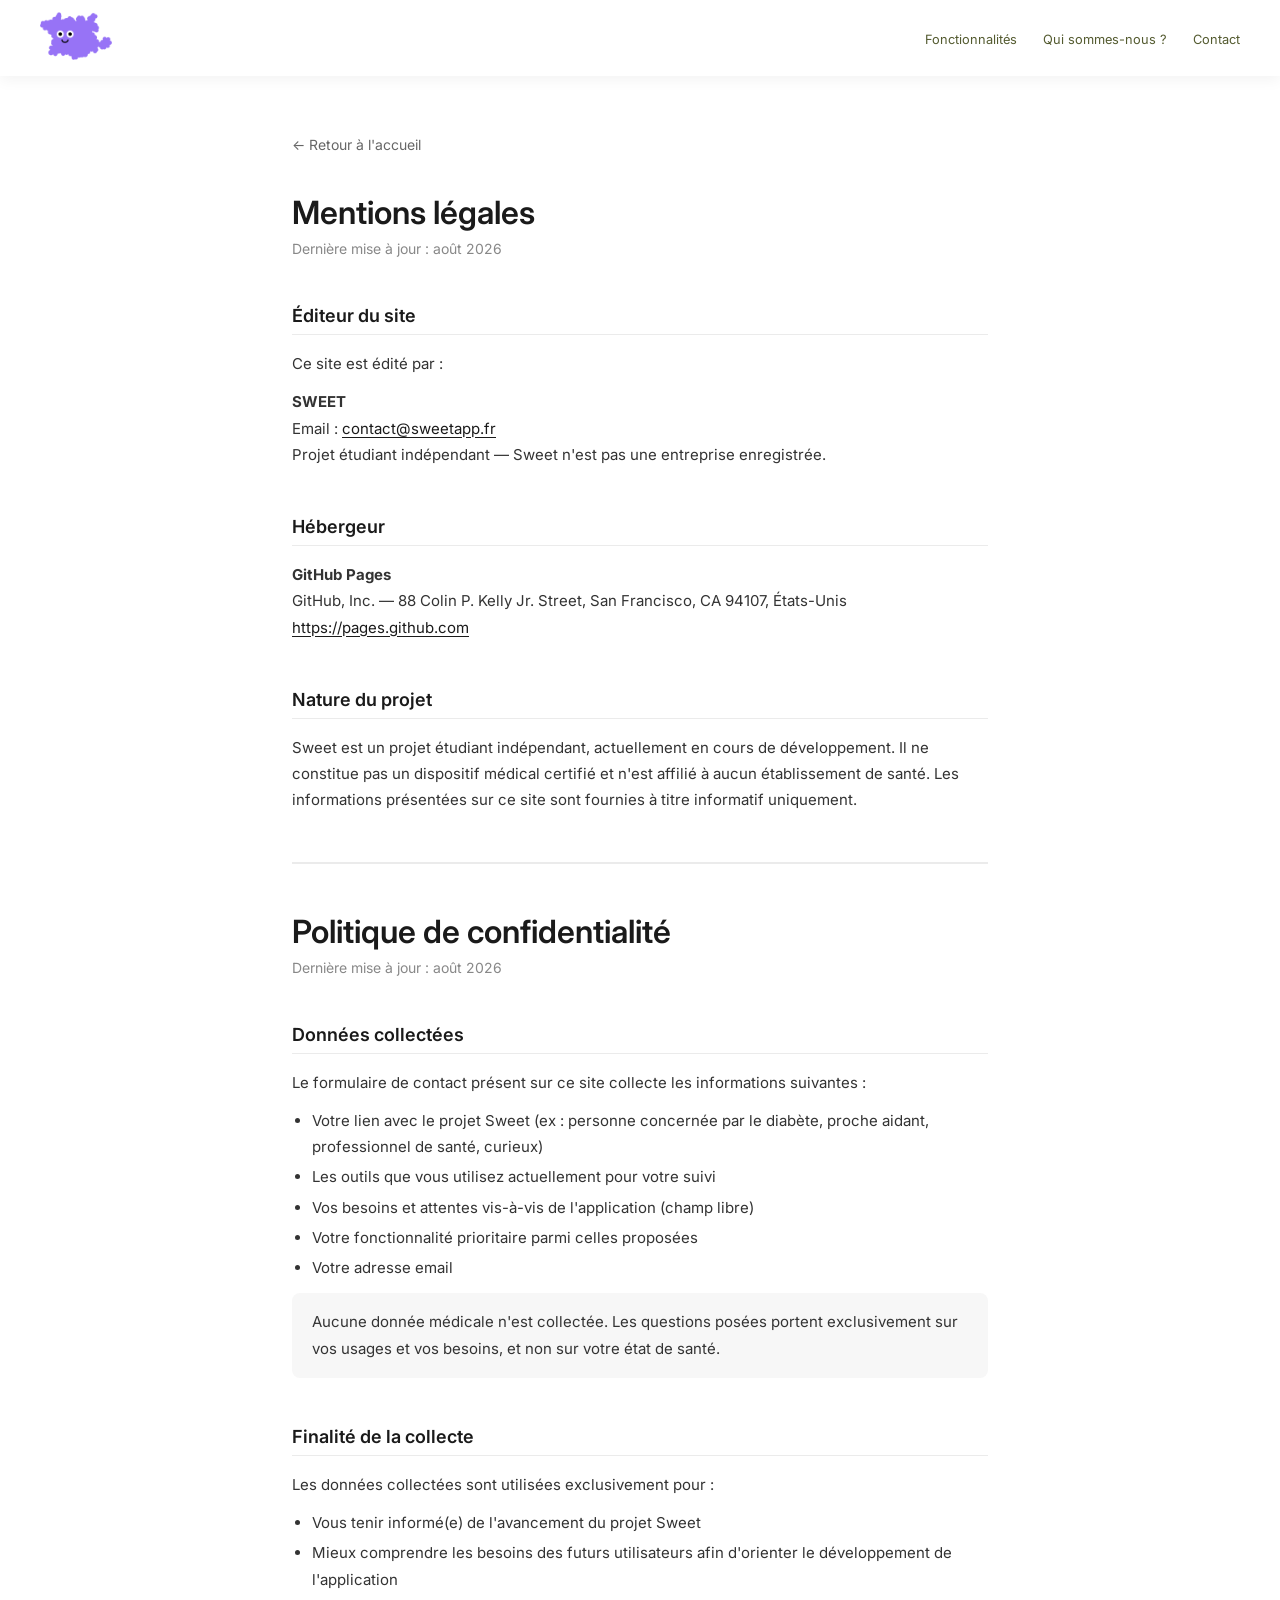
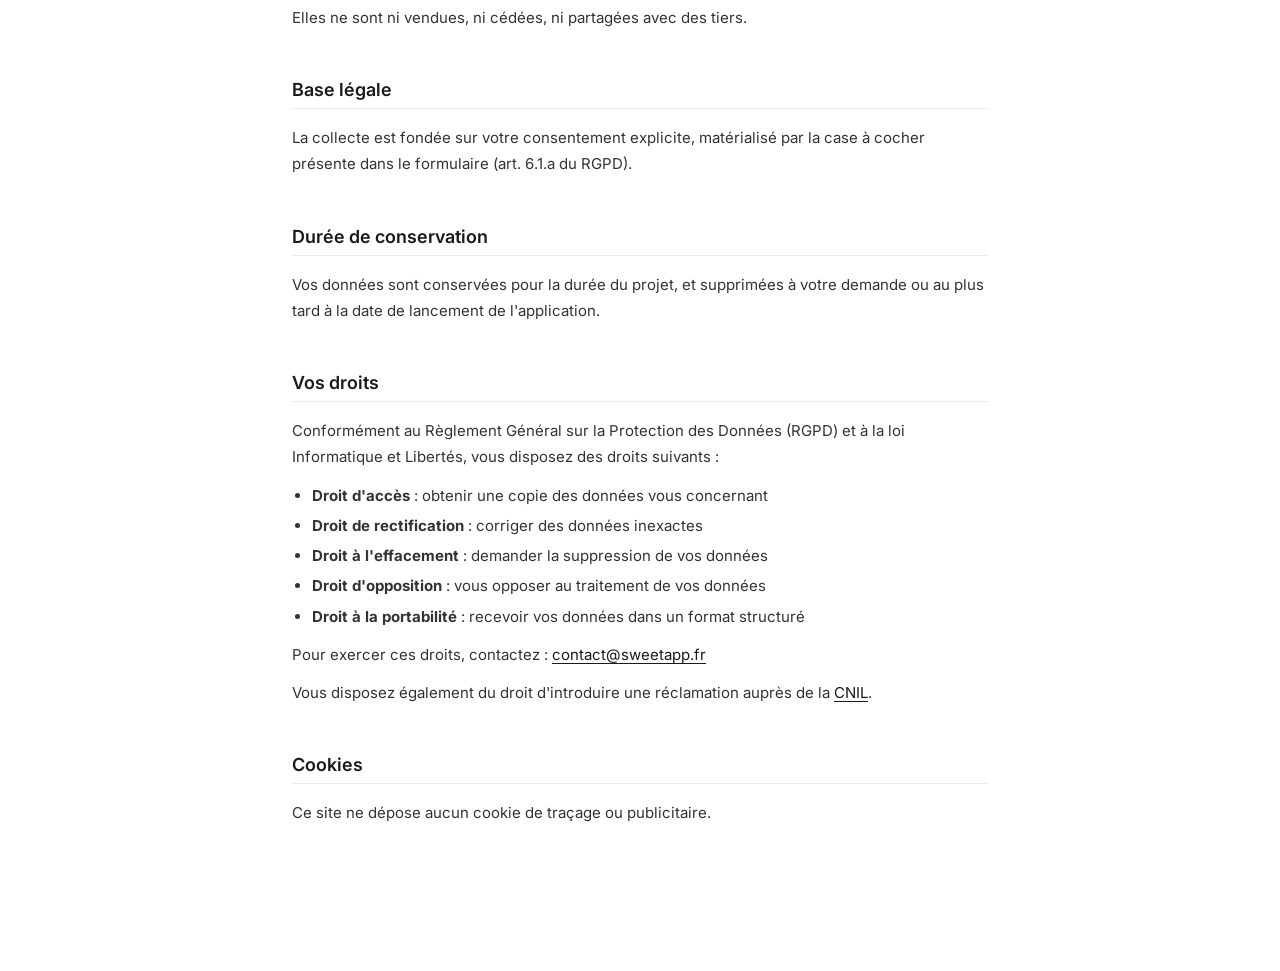
==== mentions-legales.html @ 51ba4d22 "✨ (mentions-legales.html): Ajout de la page Mentions légales avec structure HTML et styles intégrés" ====
<!DOCTYPE html>
<html lang="fr">
    <head>
        <meta charset="UTF-8" />
        <meta name="viewport" content="width=device-width, initial-scale=1.0" />
        <title>Mentions légales – Sweet</title>
        <link rel="icon" href="assets/DashboardIllustrationLogo.png" type="image/x-icon" />
        <link href="https://fonts.googleapis.com/css2?family=Inter:wght@300;400;500;600;700&display=swap" rel="stylesheet">
        <link rel="stylesheet" href="styles/header.css">
        <style>
            * {
                box-sizing: border-box;
                margin: 0;
                padding: 0;
            }

            body {
                font-family: 'Inter', sans-serif;
                color: #1a1a1a;
                background-color: #ffffff;
            }

            .legal {
                max-width: 760px;
                margin: 0 auto;
                margin-top: 70px;
                padding: 4rem 2rem 6rem;
            }

            .legal__back {
                display: inline-block;
                margin-bottom: 2.5rem;
                font-size: 0.875rem;
                color: #666;
                text-decoration: none;
            }

            .legal__back:hover {
                color: #1a1a1a;
            }

            .legal__title {
                font-size: 2rem;
                font-weight: 600;
                margin-bottom: 0.5rem;
            }

            .legal__updated {
                font-size: 0.875rem;
                color: #888;
                margin-bottom: 3rem;
            }

            .legal__section {
                margin-bottom: 3rem;
            }

            .legal__section h2 {
                font-size: 1.125rem;
                font-weight: 600;
                margin-bottom: 1rem;
                padding-bottom: 0.5rem;
                border-bottom: 1px solid #ebebeb;
            }

            .legal__section h3 {
                font-size: 1rem;
                font-weight: 500;
                margin: 1.5rem 0 0.5rem;
            }

            .legal__section p {
                font-size: 0.9375rem;
                line-height: 1.75;
                color: #333;
                margin-bottom: 0.75rem;
            }

            .legal__section ul {
                padding-left: 1.25rem;
                margin-bottom: 0.75rem;
            }

            .legal__section ul li {
                font-size: 0.9375rem;
                line-height: 1.75;
                color: #333;
                margin-bottom: 0.25rem;
            }

            .legal__section a {
                color: #1a1a1a;
                text-underline-offset: 3px;
            }

            .legal__section a:hover {
                opacity: 0.7;
            }

            .legal__divider {
                border: none;
                border-top: 2px solid #ebebeb;
                margin: 3rem 0;
            }

            .legal__disclaimer {
                background: #f7f7f7;
                border-radius: 8px;
                padding: 1rem 1.25rem;
                font-size: 0.875rem;
                color: #555;
                line-height: 1.6;
            }
        </style>
    </head>

    <body>

        <!-- HEADER -->
        <header class="header">
            <div class="header__logo">
                <a href="index.html">
                    <img src="assets/logoHeader.png" alt="Logo Sweet">
                </a>
            </div>
            <nav class="header__nav">
                <ul class="header__nav-link">
                    <li><a href="index.html#features">Fonctionnalités</a></li>
                    <li><a href="index.html#about">Qui sommes-nous ?</a></li>
                    <li><a href="index.html#contact">Contact</a></li>
                </ul>
            </nav>
        </header>

        <main class="legal">

            <a class="legal__back" href="index.html">← Retour à l'accueil</a>

            <!-- ========== MENTIONS LÉGALES ========== -->
            <h1 class="legal__title">Mentions légales</h1>
            <p class="legal__updated">Dernière mise à jour : août 2026</p>

            <div class="legal__section">
                <h2>Éditeur du site</h2>
                <p>Ce site est édité par :</p>
                <p>
                    <strong>SWEET</strong><br />
                    Email : <a href="mailto:contact@sweetapp.fr">contact@sweetapp.fr</a><br />
                    Projet étudiant indépendant — Sweet n'est pas une entreprise enregistrée.
                </p>
            </div>

            <div class="legal__section">
                <h2>Hébergeur</h2>
                <p>
                    <strong>GitHub Pages</strong><br />
                    GitHub, Inc. — 88 Colin P. Kelly Jr. Street, San Francisco, CA 94107, États-Unis<br />
                    <a href="https://pages.github.com" target="_blank" rel="noopener">https://pages.github.com</a>
                </p>
            </div>

            <div class="legal__section">
                <h2>Nature du projet</h2>
                <p>
                    Sweet est un projet étudiant indépendant, actuellement en cours de développement.
                    Il ne constitue pas un dispositif médical certifié et n'est affilié à aucun établissement de santé.
                    Les informations présentées sur ce site sont fournies à titre informatif uniquement.
                </p>
            </div>

            <hr class="legal__divider" id="confidentialite" />

            <!-- ========== POLITIQUE DE CONFIDENTIALITÉ ========== -->
            <h1 class="legal__title">Politique de confidentialité</h1>
            <p class="legal__updated">Dernière mise à jour : août 2026</p>

            <div class="legal__section">
                <h2>Données collectées</h2>
                <p>Le formulaire de contact présent sur ce site collecte les informations suivantes :</p>
                <ul>
                    <li>Votre lien avec le projet Sweet (ex : personne concernée par le diabète, proche aidant, professionnel de santé, curieux)</li>
                    <li>Les outils que vous utilisez actuellement pour votre suivi</li>
                    <li>Vos besoins et attentes vis-à-vis de l'application (champ libre)</li>
                    <li>Votre fonctionnalité prioritaire parmi celles proposées</li>
                    <li>Votre adresse email</li>
                </ul>
                <p class="legal__disclaimer">
                    Aucune donnée médicale n'est collectée. Les questions posées portent exclusivement
                    sur vos usages et vos besoins, et non sur votre état de santé.
                </p>
            </div>

            <div class="legal__section">
                <h2>Finalité de la collecte</h2>
                <p>Les données collectées sont utilisées exclusivement pour :</p>
                <ul>
                    <li>Vous tenir informé(e) de l'avancement du projet Sweet</li>
                    <li>Mieux comprendre les besoins des futurs utilisateurs afin d'orienter le développement de l'application</li>
                </ul>
                <p>Elles ne sont ni vendues, ni cédées, ni partagées avec des tiers.</p>
            </div>

            <div class="legal__section">
                <h2>Base légale</h2>
                <p>
                    La collecte est fondée sur votre consentement explicite, matérialisé par la case à cocher
                    présente dans le formulaire (art. 6.1.a du RGPD).
                </p>
            </div>

            <div class="legal__section">
                <h2>Durée de conservation</h2>
                <p>
                    Vos données sont conservées pour la durée du projet, et supprimées à votre demande
                    ou au plus tard à la date de lancement de l'application.
                </p>
            </div>

            <div class="legal__section">
                <h2>Vos droits</h2>
                <p>
                    Conformément au Règlement Général sur la Protection des Données (RGPD) et à la loi
                    Informatique et Libertés, vous disposez des droits suivants :
                </p>
                <ul>
                    <li><strong>Droit d'accès</strong> : obtenir une copie des données vous concernant</li>
                    <li><strong>Droit de rectification</strong> : corriger des données inexactes</li>
                    <li><strong>Droit à l'effacement</strong> : demander la suppression de vos données</li>
                    <li><strong>Droit d'opposition</strong> : vous opposer au traitement de vos données</li>
                    <li><strong>Droit à la portabilité</strong> : recevoir vos données dans un format structuré</li>
                </ul>
                <p>
                    Pour exercer ces droits, contactez :
                    <a href="mailto:contact@sweetapp.fr">contact@sweetapp.fr</a>
                </p>
                <p>
                    Vous disposez également du droit d'introduire une réclamation auprès de la
                    <a href="https://www.cnil.fr" target="_blank" rel="noopener">CNIL</a>.
                </p>
            </div>

            <div class="legal__section">
                <h2>Cookies</h2>
                <p>Ce site ne dépose aucun cookie de traçage ou publicitaire.</p>
            </div>

        </main>

    </body>
</html>
---- styles/header.css ----
/* ----------------------------
   VARIABLES & RESET
-----------------------------*/
:root {
  --color-primary: #326FFA;
  --color-secondary: #A1BEFF;
  --color-accent: #AD8FFF;
  --color-orange: #FF5623;
  --color-pink: #FF8FDC;
  --color-bg: #F8F0EA;
  --color-dark: #331719;
  --color-text: #1d1d1b;

  --font-main: 'Inter', sans-serif;
}

body {
  display: flex;
  flex-direction: column;
  gap: 20px;
  margin: 0;
  font-family: var(--font-main);
  color: var(--color-text);
  background: #fff;
}

/* ----------------------------
   HEADER
-----------------------------*/
.header {
  position: fixed;
  top: 0;
  left: 0;
  right: 0;
  background: #fff;
  box-shadow: 0 4px 14px rgba(0, 0, 0, 0.05);
  display: flex;
  justify-content: space-between;
  align-items: center;
  padding: 12px 40px;
  z-index: 1000;
}

.header__logo img {
  height: 48px;
  width: auto;
}

.header__nav {
    display: flex;
    align-items: center;
    gap: 20px;
}

.header__nav ul {
  display: flex;
  list-style: none;
  gap: 26px;
  margin: 0;
  padding: 0;
}

.header__nav-link a {
  text-decoration: none;
  color: #545B30;
  font-size: 0.8rem;
  font-weight: 400;
  transition: color 0.2s ease;
}

.header__nav-link a:hover {
  color: var(--color-primary);
  text-decoration: underline;
}

/* Bouton principal */
.btn--primary {
  background: var(--color-accent);
  color: #fff;
  border-radius: 39px;
  padding: 12px 24px;
  text-decoration: none;
  font-size: 0.95rem;
  font-weight: 500;
  transition: 0.3s ease;
}

.btn--primary:hover {
  background: #9a7cff;
}

/* ----------------------------
   HERO SECTION
-----------------------------*/
.hero {
  margin-top: 100px;
  padding: 0 30px;
  max-width: 100%;
}

.hero img {
    width: 100%;
}

/* ----------------------------
   SECTION INTRODUCTION
-----------------------------*/
.intro {
  padding: 100px 40px;
  display: flex;
  justify-content: center;
  background: #fff;
}

.intro__container {
  max-width: 1146px;
  text-align: center;
}

.intro__container p {
  font-size: 1.6rem;
  font-weight: 400;
  line-height: 1.6;
  color: var(--color-text);
}

.intro__container strong {
  font-weight: 600;
}

.highlight {
  color: var(--color-primary);
  font-weight: 500;
}

/* ----------------------------
   SECTION FONCTIONNALITÉS
-----------------------------*/
.features {
  padding: 120px 40px;
  display: flex;
  justify-content: center;
  align-items: center;
}

.features__container {
  max-width: 1146px;
  width: 100%;
  text-align: center;
  display: flex;
  flex-direction: column;
  align-items: center;
  gap: 35px;
}

.features__title {
  font-size: 1.2rem;
  font-weight: 500;
  color: var(--color-text);
  font-family: 'Roboto Serif', serif; /* d’après Figma */
}

.features__image img {
  width: 100%;
  max-width: 1200px;
  max-height: 700px;
  border-radius: 20px;
  box-shadow: 0 4px 10px rgba(0, 0, 0, 0.08);
}

/* Tags */
.features__tags {
  display: flex;
  flex-wrap: wrap;
  justify-content: center;
  gap: 15px;
}

.tag {
  padding: 10px 20px;
  border: none;
  border-radius: 1000px;
  background: var(--color-secondary);
  color: white;
  font-size: 1rem;
  cursor: pointer;
  transition: background-color 0.2s ease, transform 0.2s ease;
}

.tag:hover {
  transform: translateY(-2px);
  background: #7fa7ff;
}

.tag--active {
  background: var(--color-primary);
}

/* Description */
.features__description {
  font-size: 1.4rem;
  font-weight: 400;
  color: var(--color-text);
  max-width: 800px;
  margin-top: 20px;
}

/* ----------------------------
   DAILY - CARROUSEL AVEC DOTS
-----------------------------*/
.daily {
  padding: 120px 40px;
  display: flex;
  justify-content: center;
}

.daily__container {
  max-width: 1146px;
  width: 100%;
  display: flex;
  align-items: center;
  justify-content: space-between;
  gap: 60px;
}

/* Texte */
.daily__text {
  flex: 1;
}

.daily__text h2 {
  font-size: 4rem;
  font-weight: 400;
  color: var(--color-text);
  margin-bottom: 20px;
}

/* Carrousel */
.daily__carousel {
  flex: 1;
  display: flex;
  flex-direction: column;
  align-items: center;
  gap: 15px;
}

.carousel__track {
  width: 460px;
  height: auto;
  overflow: hidden;
  border-radius: 20px;
  position: relative;
}

.carousel__item {
  width: 100%;
  display: none;
  border-radius: 20px;
}

.carousel__item.active {
  display: block;
  animation: fade 1s ease-in-out;
}

/* Dots */
.carousel__dots {
  display: flex;
  justify-content: center;
  gap: 6px;
}

.dot {
  width: 12px;
  height: 7px;
  border-radius: 6px;
  background: var(--color-secondary);
  transition: all 0.3s ease;
}

.dot--active {
  width: 24px;
  background: var(--color-primary);
}

/* Animation fondu */
@keyframes fade {
  from { opacity: 0; }
  to { opacity: 1; }
}

/* ----------------------------
   SECTION DISPONIBILITÉ REWORK
-----------------------------*/
.availability {
  background: #326FFA;
  color: white;
  padding: 100px 60px;
  display: flex;
  justify-content: center;
  align-items: center;
}

.availability__container {
  max-width: 1300px;
  width: 100%;
  display: flex;
  justify-content: space-between;
  align-items: center;
  gap: 60px;
}

/* Bloc gauche (texte) */
.availability__text {
  flex: 1;
  display: flex;
  flex-direction: column;
  justify-content: center;
  gap: 30px;
}

.availability__text h2 {
  font-size: 2.5rem;
  font-weight: 400;
  line-height: 1.3;
  max-width: 400px;
}

/* Bouton blanc */
.btn--white {
  display: inline-flex;
  align-items: center;
  gap: 8px;
  background: white;
  color: #326FFA;
  border-radius: 39px;
  padding: 14px 26px;
  font-size: 1rem;
  font-weight: 500;
  text-decoration: none;
  transition: all 0.25s ease;
  width: fit-content;
}

.btn--white:hover {
  background: #f0f0f0;
  transform: translateY(-2px);
}

/* Stores */
.availability__stores {
  display: flex;
  flex-direction: column;
  gap: 8px;
}

.availability__stores p {
  font-size: 0.95rem;
  color: #f8f0ea;
}

.store__icons {
  display: flex;
  align-items: center;
  gap: 14px;
}

.store__icons img {
  width: 110px;
  height: auto;
  border-radius: 8px;
  transition: transform 0.2s ease;
}

.store__icons img:hover {
  transform: scale(1.05);
}

/* Bloc droit (visuels) */
.availability__visuals {
  flex: 1.2;
  display: flex;
  justify-content: flex-end;
  align-items: flex-end;
  gap: 30px;
  position: relative;
}

.visual--desktop {
  max-width: 900px;
  height: auto;
}

.visual--mobile {
  width: 200px;
  height: auto;
  transform: translateY(40px);
}

/* ----------------------------
   SECTION QUI SOMMES-NOUS ?
-----------------------------*/
.about {
  background: #fff;
  color: var(--color-text);
  padding: 150px 40px;
  display: flex;
  justify-content: center;
}

.about__container {
  max-width: 900px;
  text-align: center;
  display: flex;
  flex-direction: column;
  align-items: center;
  gap: 32px;
}

.about__subtitle {
  font-size: 1.1rem;
  font-family: 'Roboto Serif', serif;
  font-weight: 400;
  color: var(--color-text);
}

.about__title {
  font-size: 3rem;
  line-height: 1.2;
  font-weight: 400;
  color: var(--color-dark);
}

.about__text {
  font-size: 1.25rem;
  line-height: 1.5;
  color: var(--color-text);
  max-width: 800px;
}

.about__icons {
  display: flex;
  justify-content: center;
  gap: 20px;
  margin-top: 20px;
}

.icon-circle {
  width: 42px;
  height: 42px;
  display: flex;
  justify-content: center;
  align-items: center;
  padding: 10px;
}

.icon-circle img {
  width: 42px;
  height: 42px;
}

/* ----------------------------
   RESPONSIVE
-----------------------------*/
@media (max-width: 1024px) {
  .about {
    padding: 100px 20px;
  }

  .about__title {
    font-size: 2rem;
  }

  .about__text {
    font-size: 1.1rem;
  }
}

/* ----------------------------
   SECTION SÉCURITÉ DES DONNÉES
-----------------------------*/
.security {
  background: var(--color-bg);
  padding: 100px 40px;
  display: flex;
  justify-content: center;
}

.security__container {
  max-width: 1150px;
  background: var(--color-bg);
  border-radius: 20px;
  display: flex;
  align-items: center;
  justify-content: center;
  gap: 60px;
  padding: 60px;
}

/* Image à gauche */
.security__image img {
  width: 450px;
  height: auto;
  border-radius: 16px;
  background: var(--color-secondary);
  box-shadow: 0 4px 10px rgba(0, 0, 0, 0.08);
}

/* Texte à droite */
.security__content {
  display: flex;
  flex-direction: column;
  gap: 20px;
  color: var(--color-text);
  max-width: 460px;
}

.security__title {
  font-size: 2.6rem;
  line-height: 1.2;
  font-weight: 400;
  color: var(--color-dark);
}

.security__text {
  font-size: 1.2rem;
  line-height: 1.4;
}

.security__link {
  display: inline-block;
  margin-top: 10px;
  font-size: 0.9rem;
  color: #72655A;
  text-decoration: none;
  border-bottom: 1px solid #72655A;
  width: fit-content;
  transition: color 0.2s ease, border-color 0.2s ease;
}

.security__link:hover {
  color: var(--color-primary);
  border-color: var(--color-primary);
}

/* ----------------------------
   RESPONSIVE
-----------------------------*/
@media (max-width: 1024px) {
  .security__container {
    flex-direction: column;
    text-align: center;
    gap: 40px;
    padding: 40px;
  }

  .security__image img {
    width: 100%;
    max-width: 400px;
  }

  .security__title {
    font-size: 2rem;
  }

  .security__text {
    font-size: 1rem;
  }

  .security__link {
    margin: 0 auto;
  }
}

/* ----------------------------
   SECTION AVIS UTILISATEURS
-----------------------------*/
.reviews {
  background: #fff;
  padding: 120px 40px;
  display: flex;
  justify-content: center;
}

.reviews__container {
  position: relative;
  max-width: 1100px;
  width: 100%;
  display: flex;
  flex-direction: column;
  align-items: center;
  gap: 50px;
}

/* Carrousel */
.reviews__carousel {
  position: relative;
  width: 100%;
  overflow: hidden;
  min-height: 350px;
}

.reviews__quote-fixed {
  position: absolute;
  top: -50px;
  left: 0;
  width: 102px;
  height: 82px;
  z-index: 2;
  opacity: 0.9;
  pointer-events: none;
}

.review {
  display: none;
  align-items: center;
  justify-content: space-between;
  gap: 80px;
  opacity: 0;
  transition: opacity 1s ease-in-out;
}

.review.active {
  display: flex;
  opacity: 1;
}

.review__content {
  flex: 1;
}

.review__text {
  font-size: 1.8rem;
  line-height: 1.4;
  color: var(--color-dark);
  margin-bottom: 20px;
}

.review__author {
  font-size: 1.2rem;
  color: var(--color-dark);
  font-weight: 400;
}

.review__portrait img {
  width: 280px;
  height: auto;
  border-radius: 50%;
  box-shadow: 0 4px 14px rgba(0, 0, 0, 0.1);
}

/* Dots */
.reviews__dots {
  display: flex;
  justify-content: center;
  gap: 6px;
}

.reviews__dots .dot {
  width: 12px;
  height: 7px;
  border-radius: 6px;
  background: var(--color-secondary);
  transition: all 0.3s ease;
}

.reviews__dots .dot--active {
  width: 24px;
  background: var(--color-primary);
}

/* ----------------------------
   RESPONSIVE
-----------------------------*/
@media (max-width: 1024px) {
  .review {
    flex-direction: column;
    gap: 40px;
    text-align: center;
  }

  .review__text {
    font-size: 1.4rem;
  }

  .review__portrait img {
    width: 200px;
  }
}

/* ----------------------------
   FOOTER
-----------------------------*/
.footer {
  background: #6E7645;
  color: #F8F0EA;
  padding: 100px 60px;
  display: flex;
  justify-content: center;
}

.footer__container {
  width: 100%;
  max-width: 1500px;
  display: flex;
  justify-content: space-between;
  align-items: flex-start;
  gap: 80px;
}

/* Bloc gauche */
.footer__contact {
  flex: 1;
  display: flex;
  flex-direction: column;
  justify-content: flex-start;
  gap: 24px;
}

.footer__contact h2 {
  font-size: 1.8rem;
  line-height: 1.4;
  color: #F8F0EA;
  margin: 0;
}

.footer__icons {
  display: flex;
  align-items: center;
  gap: 16px;
}

.footer__icons img {
  width: 24px;
  height: 24px;
  filter: brightness(0) invert(1);
  transition: transform 0.2s ease;
}

.footer__icons img:hover {
  transform: scale(1.1);
}

.footer__qrcode img {
  width: 100px;
  height: 100px;
  border-radius: 8px;
}

/* Bloc navigation */
.footer__nav ul {
  list-style: none;
  margin: 0;
  padding: 0;
  display: flex;
  flex-direction: column;
  gap: 10px;
}

.footer__nav a {
  text-decoration: none;
  color: #F8F0EA;
  font-size: 0.9rem;
  font-weight: 400;
  transition: color 0.2s ease;
}

.footer__nav a:hover {
  color: var(--color-primary);
}

/* Bloc CTA */
.footer__cta {
  flex: 1;
  display: flex;
  flex-direction: column;
  justify-content: flex-start;
  align-items: flex-end;
  gap: 20px;
}

.footer__stores p {
  font-size: 0.95rem;
  color: #F8F0EA;
  margin-bottom: 6px;
}

.store__icons {
  display: flex;
  align-items: center;
  gap: 12px;
}

.store__icons img {
  width: 100px;
  height: auto;
  border-radius: 6px;
  transition: transform 0.2s ease;
}

.store__icons img:hover {
  transform: scale(1.05);
}

/* ----------------------------
   RESPONSIVE
-----------------------------*/
@media (max-width: 1024px) {
  .footer__container {
    flex-direction: column;
    align-items: center;
    text-align: center;
    gap: 60px;
  }

  .footer__contact {
    align-items: center;
  }

  .footer__nav ul {
    flex-direction: row;
    flex-wrap: wrap;
    justify-content: center;
    gap: 20px;
  }

  .footer__cta {
    align-items: center;
  }
}

/* ----------------------------
   RESPONSIVE
-----------------------------*/
@media (max-width: 1024px) {
  .availability__container {
    flex-direction: column;
    align-items: center;
    text-align: center;
  }

  .availability__text {
    align-items: center;
  }

  .availability__text h2 {
    font-size: 2rem;
  }

  .availability__visuals {
    flex-direction: column;
    align-items: center;
    gap: 40px;
  }

  .visual--desktop {
    width: 100%;
    max-width: 400px;
  }

  .visual--mobile {
    width: 160px;
  }
}

/* ----------------------------
   RESPONSIVE
-----------------------------*/
@media (max-width: 1024px) {
  .features {
    padding: 80px 20px;
  }

  .features__description {
    font-size: 1.1rem;
  }

  .tag {
    font-size: 0.85rem;
    padding: 8px 12px;
  }
}

/* ----------------------------
   RESPONSIVE
-----------------------------*/
@media (max-width: 1024px) {
  .intro {
    padding: 80px 20px;
  }

  .intro__container p {
    font-size: 1.2rem;
    line-height: 1.5;
  }
}

/* ----------------------------
   RESPONSIVE
-----------------------------*/
@media (max-width: 1024px) {
  .hero {
    flex-direction: column;
    text-align: center;
    padding: 120px 40px;
  }

  .hero__image img {
    width: 300px;
    margin-top: 40px;
  }

  .hero__content h1 {
    font-size: 3rem;
  }

  .hero__content p {
    font-size: 1.2rem;
  }
}

/* ----------------------------
   RESPONSIVE
-----------------------------*/
@media (max-width: 1024px) {
  .daily__container {
    flex-direction: column;
    text-align: center;
  }

  .daily__text h2 {
    font-size: 2.5rem;
  }

  .carousel__track {
    width: 90%;
  }
}
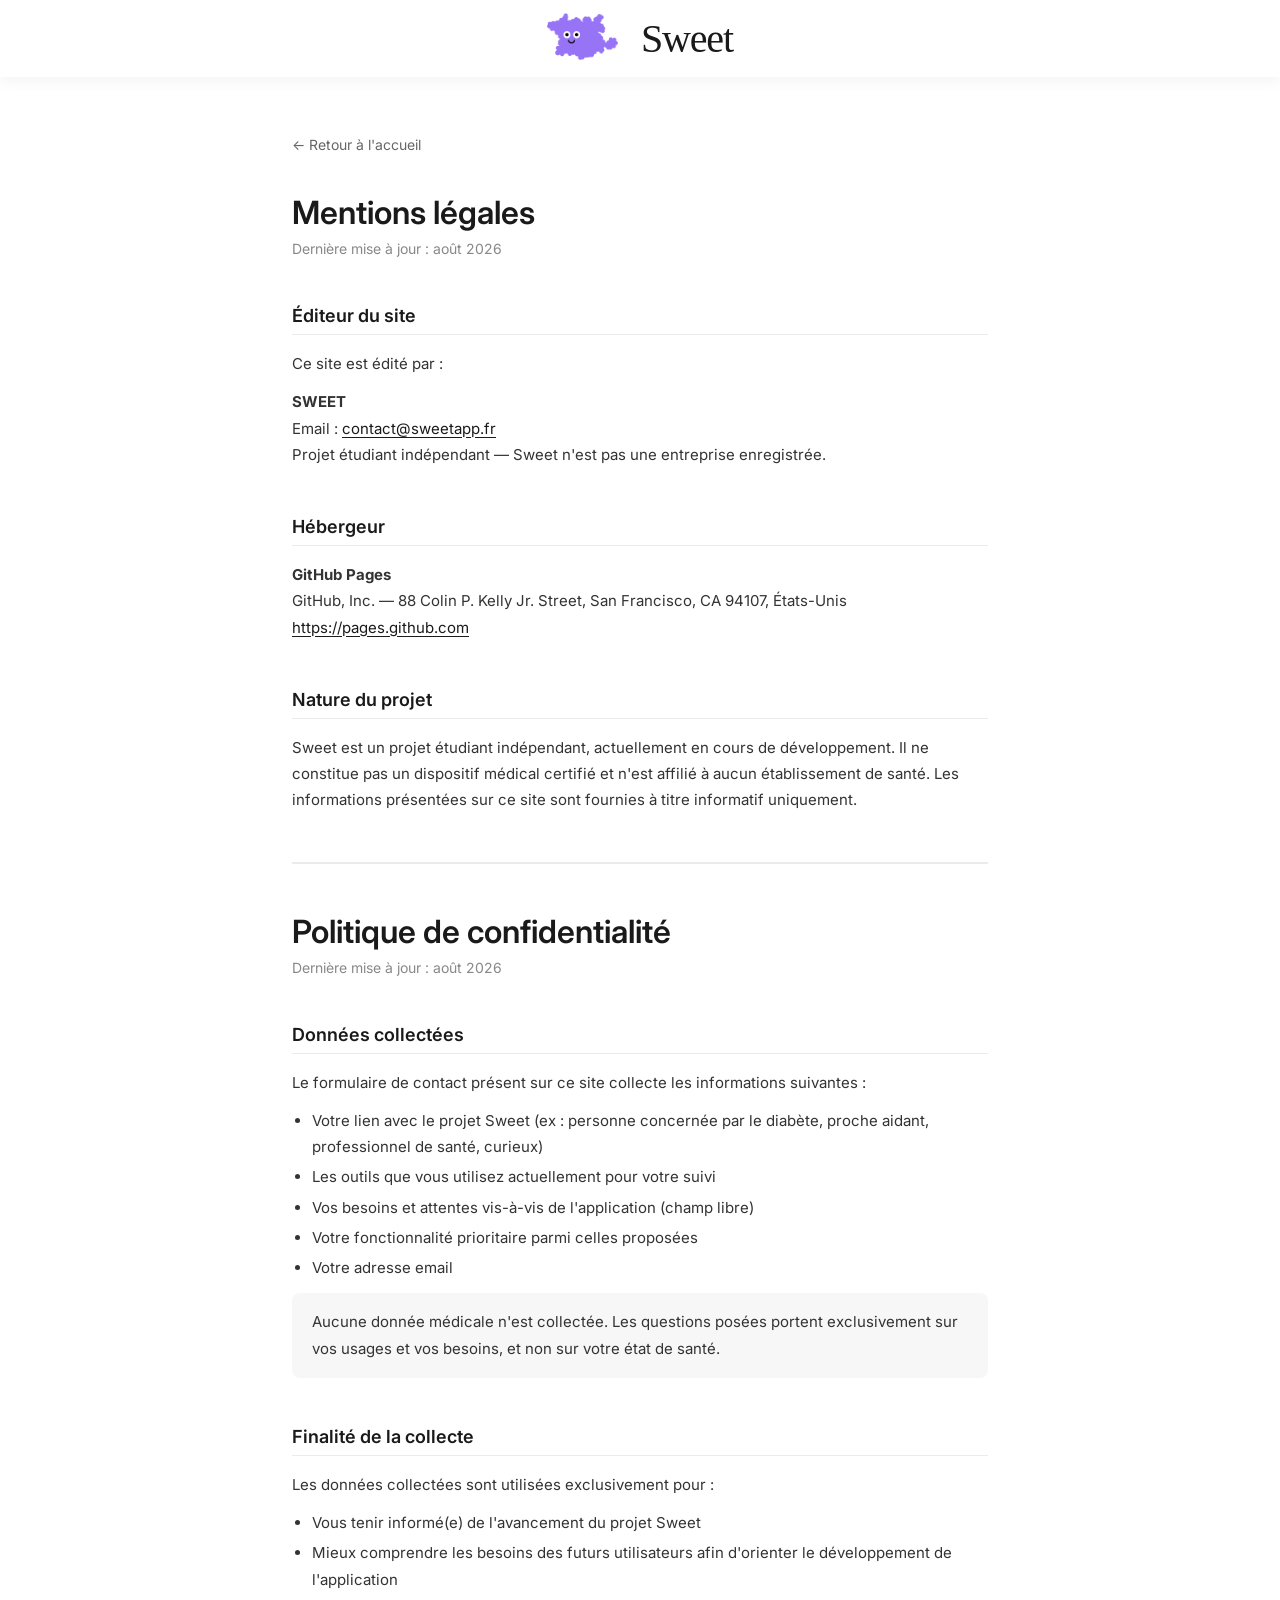
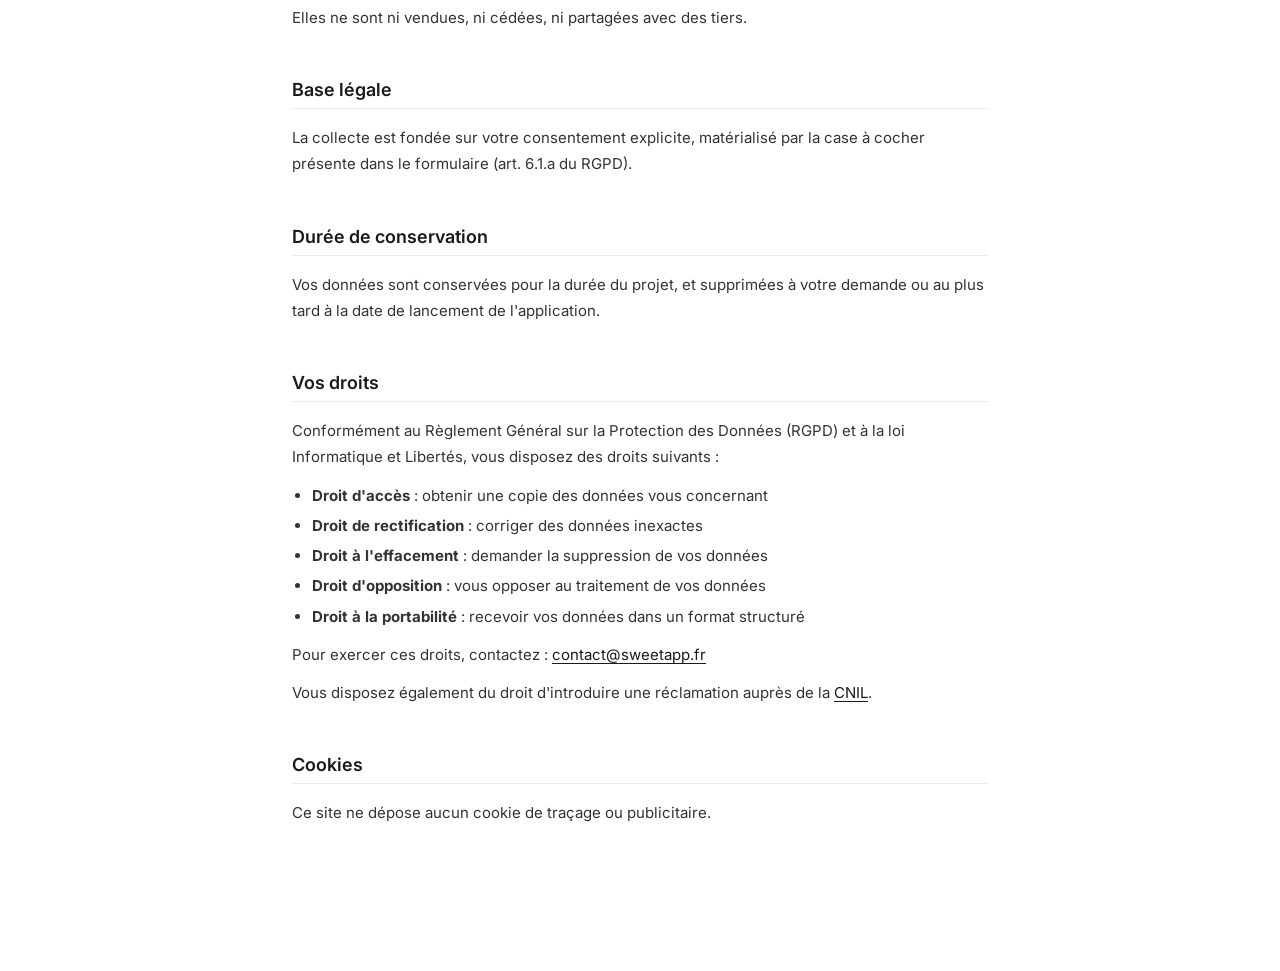
==== commit 3747f56f: "♻️ (mentions-legales.html): Refactorisation de la structure HTML et mise à jour des styles pour amél" ====
--- a/mentions-legales.html
+++ b/mentions-legales.html
@@ -1,250 +1,237 @@
 <!DOCTYPE html>
 <html lang="fr">
-    <head>
-        <meta charset="UTF-8" />
-        <meta name="viewport" content="width=device-width, initial-scale=1.0" />
-        <title>Mentions légales – Sweet</title>
-        <link rel="icon" href="assets/DashboardIllustrationLogo.png" type="image/x-icon" />
-        <link href="https://fonts.googleapis.com/css2?family=Inter:wght@300;400;500;600;700&display=swap" rel="stylesheet">
-        <link rel="stylesheet" href="styles/header.css">
-        <style>
-            * {
-                box-sizing: border-box;
-                margin: 0;
-                padding: 0;
-            }
-
-            body {
-                font-family: 'Inter', sans-serif;
-                color: #1a1a1a;
-                background-color: #ffffff;
-            }
-
-            .legal {
-                max-width: 760px;
-                margin: 0 auto;
-                margin-top: 70px;
-                padding: 4rem 2rem 6rem;
-            }
-
-            .legal__back {
-                display: inline-block;
-                margin-bottom: 2.5rem;
-                font-size: 0.875rem;
-                color: #666;
-                text-decoration: none;
-            }
-
-            .legal__back:hover {
-                color: #1a1a1a;
-            }
-
-            .legal__title {
-                font-size: 2rem;
-                font-weight: 600;
-                margin-bottom: 0.5rem;
-            }
-
-            .legal__updated {
-                font-size: 0.875rem;
-                color: #888;
-                margin-bottom: 3rem;
-            }
-
-            .legal__section {
-                margin-bottom: 3rem;
-            }
-
-            .legal__section h2 {
-                font-size: 1.125rem;
-                font-weight: 600;
-                margin-bottom: 1rem;
-                padding-bottom: 0.5rem;
-                border-bottom: 1px solid #ebebeb;
-            }
-
-            .legal__section h3 {
-                font-size: 1rem;
-                font-weight: 500;
-                margin: 1.5rem 0 0.5rem;
-            }
-
-            .legal__section p {
-                font-size: 0.9375rem;
-                line-height: 1.75;
-                color: #333;
-                margin-bottom: 0.75rem;
-            }
-
-            .legal__section ul {
-                padding-left: 1.25rem;
-                margin-bottom: 0.75rem;
-            }
-
-            .legal__section ul li {
-                font-size: 0.9375rem;
-                line-height: 1.75;
-                color: #333;
-                margin-bottom: 0.25rem;
-            }
-
-            .legal__section a {
-                color: #1a1a1a;
-                text-underline-offset: 3px;
-            }
-
-            .legal__section a:hover {
-                opacity: 0.7;
-            }
-
-            .legal__divider {
-                border: none;
-                border-top: 2px solid #ebebeb;
-                margin: 3rem 0;
-            }
-
-            .legal__disclaimer {
-                background: #f7f7f7;
-                border-radius: 8px;
-                padding: 1rem 1.25rem;
-                font-size: 0.875rem;
-                color: #555;
-                line-height: 1.6;
-            }
-        </style>
-    </head>
-
-    <body>
-
-        <!-- HEADER -->
-        <header class="header">
-            <div class="header__logo">
-                <a href="index.html">
-                    <img src="assets/logoHeader.png" alt="Logo Sweet">
-                </a>
-            </div>
-            <nav class="header__nav">
-                <ul class="header__nav-link">
-                    <li><a href="index.html#features">Fonctionnalités</a></li>
-                    <li><a href="index.html#about">Qui sommes-nous ?</a></li>
-                    <li><a href="index.html#contact">Contact</a></li>
-                </ul>
-            </nav>
-        </header>
-
-        <main class="legal">
-
-            <a class="legal__back" href="index.html">← Retour à l'accueil</a>
-
-            <!-- ========== MENTIONS LÉGALES ========== -->
-            <h1 class="legal__title">Mentions légales</h1>
-            <p class="legal__updated">Dernière mise à jour : août 2026</p>
-
-            <div class="legal__section">
-                <h2>Éditeur du site</h2>
-                <p>Ce site est édité par :</p>
-                <p>
-                    <strong>SWEET</strong><br />
-                    Email : <a href="mailto:contact@sweetapp.fr">contact@sweetapp.fr</a><br />
-                    Projet étudiant indépendant — Sweet n'est pas une entreprise enregistrée.
-                </p>
-            </div>
-
-            <div class="legal__section">
-                <h2>Hébergeur</h2>
-                <p>
-                    <strong>GitHub Pages</strong><br />
-                    GitHub, Inc. — 88 Colin P. Kelly Jr. Street, San Francisco, CA 94107, États-Unis<br />
-                    <a href="https://pages.github.com" target="_blank" rel="noopener">https://pages.github.com</a>
-                </p>
-            </div>
-
-            <div class="legal__section">
-                <h2>Nature du projet</h2>
-                <p>
-                    Sweet est un projet étudiant indépendant, actuellement en cours de développement.
-                    Il ne constitue pas un dispositif médical certifié et n'est affilié à aucun établissement de santé.
-                    Les informations présentées sur ce site sont fournies à titre informatif uniquement.
-                </p>
-            </div>
-
-            <hr class="legal__divider" id="confidentialite" />
-
-            <!-- ========== POLITIQUE DE CONFIDENTIALITÉ ========== -->
-            <h1 class="legal__title">Politique de confidentialité</h1>
-            <p class="legal__updated">Dernière mise à jour : août 2026</p>
-
-            <div class="legal__section">
-                <h2>Données collectées</h2>
-                <p>Le formulaire de contact présent sur ce site collecte les informations suivantes :</p>
-                <ul>
-                    <li>Votre lien avec le projet Sweet (ex : personne concernée par le diabète, proche aidant, professionnel de santé, curieux)</li>
-                    <li>Les outils que vous utilisez actuellement pour votre suivi</li>
-                    <li>Vos besoins et attentes vis-à-vis de l'application (champ libre)</li>
-                    <li>Votre fonctionnalité prioritaire parmi celles proposées</li>
-                    <li>Votre adresse email</li>
-                </ul>
-                <p class="legal__disclaimer">
-                    Aucune donnée médicale n'est collectée. Les questions posées portent exclusivement
-                    sur vos usages et vos besoins, et non sur votre état de santé.
-                </p>
-            </div>
-
-            <div class="legal__section">
-                <h2>Finalité de la collecte</h2>
-                <p>Les données collectées sont utilisées exclusivement pour :</p>
-                <ul>
-                    <li>Vous tenir informé(e) de l'avancement du projet Sweet</li>
-                    <li>Mieux comprendre les besoins des futurs utilisateurs afin d'orienter le développement de l'application</li>
-                </ul>
-                <p>Elles ne sont ni vendues, ni cédées, ni partagées avec des tiers.</p>
-            </div>
-
-            <div class="legal__section">
-                <h2>Base légale</h2>
-                <p>
-                    La collecte est fondée sur votre consentement explicite, matérialisé par la case à cocher
-                    présente dans le formulaire (art. 6.1.a du RGPD).
-                </p>
-            </div>
-
-            <div class="legal__section">
-                <h2>Durée de conservation</h2>
-                <p>
-                    Vos données sont conservées pour la durée du projet, et supprimées à votre demande
-                    ou au plus tard à la date de lancement de l'application.
-                </p>
-            </div>
-
-            <div class="legal__section">
-                <h2>Vos droits</h2>
-                <p>
-                    Conformément au Règlement Général sur la Protection des Données (RGPD) et à la loi
-                    Informatique et Libertés, vous disposez des droits suivants :
-                </p>
-                <ul>
-                    <li><strong>Droit d'accès</strong> : obtenir une copie des données vous concernant</li>
-                    <li><strong>Droit de rectification</strong> : corriger des données inexactes</li>
-                    <li><strong>Droit à l'effacement</strong> : demander la suppression de vos données</li>
-                    <li><strong>Droit d'opposition</strong> : vous opposer au traitement de vos données</li>
-                    <li><strong>Droit à la portabilité</strong> : recevoir vos données dans un format structuré</li>
-                </ul>
-                <p>
-                    Pour exercer ces droits, contactez :
-                    <a href="mailto:contact@sweetapp.fr">contact@sweetapp.fr</a>
-                </p>
-                <p>
-                    Vous disposez également du droit d'introduire une réclamation auprès de la
-                    <a href="https://www.cnil.fr" target="_blank" rel="noopener">CNIL</a>.
-                </p>
-            </div>
-
-            <div class="legal__section">
-                <h2>Cookies</h2>
-                <p>Ce site ne dépose aucun cookie de traçage ou publicitaire.</p>
-            </div>
-
-        </main>
-
-    </body>
+  <head>
+    <meta charset="UTF-8" />
+    <meta name="viewport" content="width=device-width, initial-scale=1.0" />
+    <title>Mentions légales – Sweet</title>
+    <link rel="icon" type="image/svg+xml" href="assets/favicon/favicon.webp" />
+    <link href="https://fonts.googleapis.com/css2?family=Inter:wght@300;400;500;600;700&display=swap" rel="stylesheet">
+    <link rel="stylesheet" href="styles/style.css">
+    <style>
+      * {
+        box-sizing: border-box;
+        margin: 0;
+        padding: 0;
+      }
+
+      body {
+        font-family: 'Inter', sans-serif;
+        color: #1a1a1a;
+        background-color: #ffffff;
+      }
+
+      .legal {
+        max-width: 760px;
+        margin: 0 auto;
+        margin-top: 70px;
+        padding: 4rem 2rem 6rem;
+      }
+
+      .legal__back {
+        display: inline-block;
+        margin-bottom: 2.5rem;
+        font-size: 0.875rem;
+        color: #666;
+        text-decoration: none;
+      }
+
+      .legal__back:hover {
+        color: #1a1a1a;
+      }
+
+      .legal__title {
+        font-size: 2rem;
+        font-weight: 600;
+        margin-bottom: 0.5rem;
+      }
+
+      .legal__updated {
+        font-size: 0.875rem;
+        color: #888;
+        margin-bottom: 3rem;
+      }
+
+      .legal__section {
+        margin-bottom: 3rem;
+      }
+
+      .legal__section h2 {
+        font-size: 1.125rem;
+        font-weight: 600;
+        margin-bottom: 1rem;
+        padding-bottom: 0.5rem;
+        border-bottom: 1px solid #ebebeb;
+      }
+
+      .legal__section h3 {
+        font-size: 1rem;
+        font-weight: 500;
+        margin: 1.5rem 0 0.5rem;
+      }
+
+      .legal__section p {
+        font-size: 0.9375rem;
+        line-height: 1.75;
+        color: #333;
+        margin-bottom: 0.75rem;
+      }
+
+      .legal__section ul {
+        padding-left: 1.25rem;
+        margin-bottom: 0.75rem;
+      }
+
+      .legal__section ul li {
+        font-size: 0.9375rem;
+        line-height: 1.75;
+        color: #333;
+        margin-bottom: 0.25rem;
+      }
+
+      .legal__section a {
+        color: #1a1a1a;
+        text-underline-offset: 3px;
+      }
+
+      .legal__section a:hover {
+        opacity: 0.7;
+      }
+
+      .legal__divider {
+        border: none;
+        border-top: 2px solid #ebebeb;
+        margin: 3rem 0;
+      }
+
+      .legal__disclaimer {
+        background: #f7f7f7;
+        border-radius: 8px;
+        padding: 1rem 1.25rem;
+        font-size: 0.875rem;
+        color: #555;
+        line-height: 1.6;
+      }
+    </style>
+  </head>
+
+  <body>
+    <!-- HEADER -->
+    <header class="header">
+      <div class="header__logo">
+        <img src="assets/header/logo-header.png" alt="Logo Sweet">
+      </div>
+      <h1 class="header_title">Sweet</h1>
+    </header>
+
+    <main class="legal">
+      <a class="legal__back" href="index.html">← Retour à l'accueil</a>
+
+      <!-- ========== MENTIONS LÉGALES ========== -->
+      <h1 class="legal__title">Mentions légales</h1>
+      <p class="legal__updated">Dernière mise à jour : août 2026</p>
+      <div class="legal__section">
+        <h2>Éditeur du site</h2>
+        <p>Ce site est édité par :</p>
+        <p>
+          <strong>SWEET</strong><br />
+          Email : <a href="mailto:contact@sweetapp.fr">contact@sweetapp.fr</a><br />
+          Projet étudiant indépendant — Sweet n'est pas une entreprise enregistrée.
+        </p>
+      </div>
+
+      <div class="legal__section">
+        <h2>Hébergeur</h2>
+        <p>
+          <strong>GitHub Pages</strong><br />
+          GitHub, Inc. — 88 Colin P. Kelly Jr. Street, San Francisco, CA 94107, États-Unis<br />
+          <a href="https://pages.github.com" target="_blank" rel="noopener">https://pages.github.com</a>
+        </p>
+      </div>
+
+      <div class="legal__section">
+        <h2>Nature du projet</h2>
+        <p>
+          Sweet est un projet étudiant indépendant, actuellement en cours de développement.
+          Il ne constitue pas un dispositif médical certifié et n'est affilié à aucun établissement de santé.
+          Les informations présentées sur ce site sont fournies à titre informatif uniquement.
+        </p>
+      </div>
+
+      <hr class="legal__divider" id="confidentialite" />
+
+      <!-- ========== POLITIQUE DE CONFIDENTIALITÉ ========== -->
+      <h1 class="legal__title">Politique de confidentialité</h1>
+      <p class="legal__updated">Dernière mise à jour : août 2026</p>
+
+      <div class="legal__section">
+        <h2>Données collectées</h2>
+        <p>Le formulaire de contact présent sur ce site collecte les informations suivantes :</p>
+        <ul>
+          <li>Votre lien avec le projet Sweet (ex : personne concernée par le diabète, proche aidant, professionnel de santé, curieux)</li>
+          <li>Les outils que vous utilisez actuellement pour votre suivi</li>
+          <li>Vos besoins et attentes vis-à-vis de l'application (champ libre)</li>
+          <li>Votre fonctionnalité prioritaire parmi celles proposées</li>
+          <li>Votre adresse email</li>
+        </ul>
+        <p class="legal__disclaimer">
+          Aucune donnée médicale n'est collectée. Les questions posées portent exclusivement
+          sur vos usages et vos besoins, et non sur votre état de santé.
+        </p>
+      </div>
+
+      <div class="legal__section">
+        <h2>Finalité de la collecte</h2>
+        <p>Les données collectées sont utilisées exclusivement pour :</p>
+        <ul>
+          <li>Vous tenir informé(e) de l'avancement du projet Sweet</li>
+          <li>Mieux comprendre les besoins des futurs utilisateurs afin d'orienter le développement de l'application</li>
+        </ul>
+        <p>Elles ne sont ni vendues, ni cédées, ni partagées avec des tiers.</p>
+      </div>
+
+      <div class="legal__section">
+        <h2>Base légale</h2>
+        <p>
+          La collecte est fondée sur votre consentement explicite, matérialisé par la case à cocher
+          présente dans le formulaire (art. 6.1.a du RGPD).
+        </p>
+      </div>
+
+      <div class="legal__section">
+        <h2>Durée de conservation</h2>
+        <p>
+          Vos données sont conservées pour la durée du projet, et supprimées à votre demande
+          ou au plus tard à la date de lancement de l'application.
+        </p>
+      </div>
+
+      <div class="legal__section">
+        <h2>Vos droits</h2>
+        <p>
+          Conformément au Règlement Général sur la Protection des Données (RGPD) et à la loi
+          Informatique et Libertés, vous disposez des droits suivants :
+        </p>
+        <ul>
+          <li><strong>Droit d'accès</strong> : obtenir une copie des données vous concernant</li>
+          <li><strong>Droit de rectification</strong> : corriger des données inexactes</li>
+          <li><strong>Droit à l'effacement</strong> : demander la suppression de vos données</li>
+          <li><strong>Droit d'opposition</strong> : vous opposer au traitement de vos données</li>
+          <li><strong>Droit à la portabilité</strong> : recevoir vos données dans un format structuré</li>
+        </ul>
+        <p>
+          Pour exercer ces droits, contactez :
+          <a href="mailto:contact@sweetapp.fr">contact@sweetapp.fr</a>
+        </p>
+        <p>
+          Vous disposez également du droit d'introduire une réclamation auprès de la
+          <a href="https://www.cnil.fr" target="_blank" rel="noopener">CNIL</a>.
+        </p>
+      </div>
+
+      <div class="legal__section">
+        <h2>Cookies</h2>
+        <p>Ce site ne dépose aucun cookie de traçage ou publicitaire.</p>
+      </div>
+    </main>
+  </body>
 </html>
--- a/styles/style.css
+++ b/styles/style.css
@@ -0,0 +1,1377 @@
+/* ----------------------------
+   VARIABLES & RESET
+-----------------------------*/
+:root {
+  /* Couleurs */
+  --color-primary: #326FFA;
+  --color-secondary: #A1BEFF;
+  --color-accent: #AD8FFF;
+  --color-orange: #FF5623;
+  --color-pink: #FF8FDC;
+  --color-bg: #F8F0EA;
+  --color-dark: #331719;
+  --color-text: #000;
+
+  /* Typographie */
+  --font-main: 'Inter', sans-serif;
+  --font-serif: 'Roboto Serif', serif;
+  --ls-tight: -0.03em;
+  --lh-tight: 1.1;
+
+  /* Layout */
+  --max-width: 1146px;
+  --border-radius-card: 20px;
+
+  /* Hero */
+  --hero-play-trigger-size: clamp(60px, 8vw, 120px);
+}
+
+.section-title {
+  font-family: var(--font-serif);
+  font-size: 45px;
+  font-weight: 400;
+  letter-spacing: var(--ls-tight);
+  text-align: center;
+  margin: 0 0 48px;
+}
+
+@media (max-width: 768px) {
+  .section-title {
+    font-size: 27px;
+  }
+}
+
+body {
+  display: flex;
+  flex-direction: column;
+  gap: 20px;
+  margin: 0;
+  font-family: var(--font-main);
+  color: var(--color-text);
+  background: #fff;
+}
+
+/* ----------------------------
+   HEADER
+-----------------------------*/
+.header {
+  position: fixed;
+  top: 0;
+  left: 0;
+  right: 0;
+  background: #fff;
+  box-shadow: 0 4px 14px rgba(0, 0, 0, 0.05);
+  display: flex;
+  justify-content: center;
+  align-items: center;
+  gap: 23px;
+  z-index: 1000;
+}
+
+.header__logo img {
+  height: 47px;
+  width: auto;
+}
+
+.header_title {
+  font-family: var(--font-serif);
+  font-weight: 400;
+  font-size: 40px;
+  letter-spacing: var(--ls-tight);
+  margin: 15px 0;
+}
+
+@media (max-width: 768px) {
+  .header_title {
+    font-size: 30px;
+  }
+}
+
+/* ----------------------------
+   HERO
+-----------------------------*/
+.hero {
+  display: flex;
+  justify-content: center;
+  margin: 90px 40px 0px 40px;
+  background: #fff;
+}
+
+/* Vidéo */
+.hero__video-wrapper {
+  position: relative;
+  aspect-ratio: 16 / 9;
+  max-height: calc(100vh - 110px);
+  overflow: hidden;
+  background: #fff;
+}
+
+.hero__cover {
+  position: absolute;
+  inset: 0;
+  z-index: 2;
+  transition: opacity 0.6s ease;
+}
+
+.hero__cover img {
+  width: 100%;
+  height: 100%;
+  object-fit: cover;
+  border-radius: var(--border-radius-card);
+}
+
+.hero__cover--hidden {
+  opacity: 0;
+  pointer-events: none;
+}
+
+#heroVideo {
+  width: 100%;
+  height: 100%;
+  object-fit: cover;
+  display: block;
+  border-radius: var(--border-radius-card);
+}
+
+/* Contrôles */
+.hero__btn {
+  background: none;
+  border: none;
+  width: 30%;
+  height: auto;
+  display: flex;
+  align-items: center;
+  justify-content: center;
+  cursor: pointer;
+  transition: background 0.2s ease;
+}
+
+.hero__controls {
+  position: absolute;
+  bottom: 20px;
+  right: 24px;
+  z-index: 3;
+  display: flex;
+  justify-content: flex-end;
+  gap: 5px;
+  opacity: 0;
+  pointer-events: none;
+  transition: opacity 0.3s ease;
+}
+
+.hero__controls--visible {
+  opacity: 1;
+  pointer-events: auto;
+}
+
+.hero__btn--play-trigger {
+  position: absolute;
+  top: 50%;
+  left: 50%;
+  transform: translate(-50%, -50%);
+  width: var(--hero-play-trigger-size); /* écrase le width:30% hérité de .hero__btn */
+}
+
+.hero__btn img {
+  width: 100%;
+  height: auto;
+}
+
+@media (max-width: 768px) {
+  .hero {
+    margin: 100px 20px 0px 20px;
+  }
+
+  .hero__btn {
+    width: 60%;
+  }
+
+  .hero__controls {
+    flex-direction: column;
+    bottom: 10px;
+    right: 5px;
+    gap: 5px;
+  }
+
+  .hero__controls--visible {
+    display: flex;
+    align-items: flex-end;
+  }
+
+  .hero__btn--play-trigger {
+    width: var(--hero-play-trigger-size);
+  }
+}
+
+/* ----------------------------
+   SECTION INTRODUCTION
+-----------------------------*/
+.intro {
+  padding: 135px 40px;
+  display: flex;
+  flex-direction: column;
+  align-items: center;
+  gap: 40px;
+  background: #fff;
+}
+
+.intro__container {
+  max-width: var(--max-width);
+  text-align: center;
+}
+
+.intro__container p {
+  font-family: var(--font-main);
+  font-style: normal;
+  font-size: 25px;
+  font-weight: 350;
+  line-height: 120%;
+  color: var(--color-text);
+}
+
+.highlight {
+  font-family: var(--font-serif);
+  letter-spacing: var(--ls-tight);
+  color: var(--color-primary);
+  font-weight: 400;
+}
+
+@media (max-width: 768px) {
+  .intro {
+    padding: 70px 20px;
+  }
+
+  .intro__container p {
+    font-size: 17px;
+  }
+}
+
+/* ----------------------------
+   DISTINCTION
+-----------------------------*/
+.distinction {
+  background: var(--color-primary);
+  overflow: visible;
+  position: relative;
+  z-index: 2;
+}
+
+.distinction__container {
+  max-width: var(--max-width);
+  margin: 0 auto;
+  padding: 86px 0px;
+  display: flex;
+  align-items: center;
+  justify-content: center;
+  gap: 84px;
+}
+
+.distinction__badge {
+  width: 217px;
+  height: auto;
+  flex-shrink: 0;
+  margin-top: -30px;
+  margin-bottom: -30px;
+}
+
+.distinction__content {
+  width: 444px;
+  height: auto;
+
+}
+
+.distinction__title {
+  font-family: var(--font-serif);
+  font-size: 57px;
+  font-weight: 400;
+  letter-spacing: var(--ls-tight);
+  color: #fff;
+  margin: 0 0 44px;
+}
+
+.distinction__text {
+  font-size: 32px;
+  font-weight: 250;
+  color: rgba(255, 255, 255, 0.85);
+  margin: 0;
+  line-height: 1.2;
+}
+
+.distinction__text a {
+  color: #fff;
+  text-underline-offset: 3px;
+}
+
+@media (max-width: 768px) {
+  .distinction__container {
+    flex-direction: column;
+    text-align: center;
+  }
+
+  .distinction__badge {
+    width: 117px;
+  }
+
+  .distinction__content {
+    width: 250px;
+  }
+  .distinction__title {
+    font-size: 37px;
+    margin-bottom: 20px;
+  }
+
+  .distinction__text {
+    font-size: 16px;
+  }
+}
+
+/* ----------------------------
+   SECTION FONCTIONNALITÉS
+-----------------------------*/
+.features {
+  padding: 120px 40px;
+  display: flex;
+  justify-content: center;
+  align-items: center;
+}
+
+.features__container {
+  max-width: var(--max-width);
+  width: 100%;
+  text-align: center;
+  display: flex;
+  flex-direction: column;
+  align-items: center;
+  gap: 35px;
+}
+
+.features__title {
+  color: var(--color-text);
+}
+
+.features__image img {
+  width: 100%;
+  max-width: 1200px;
+  max-height: 700px;
+  border-radius: var(--border-radius-card);
+  box-shadow: 0 4px 10px rgba(0, 0, 0, 0.08);
+}
+
+.features__tags {
+  display: flex;
+  flex-wrap: wrap;
+  justify-content: center;
+  gap: 15px;
+}
+
+.tag {
+  padding: 10px 20px;
+  border: none;
+  border-radius: 1000px;
+  background: var(--color-secondary);
+  color: white;
+  font-size: 1rem;
+  cursor: pointer;
+  transition: background-color 0.2s ease, transform 0.2s ease;
+}
+
+.tag:hover {
+  transform: translateY(-2px);
+  background: #7fa7ff;
+}
+
+.tag--active {
+  background: var(--color-primary);
+}
+
+.features__description {
+  font-size: 1.4rem;
+  font-weight: 400;
+  color: var(--color-text);
+  max-width: 800px;
+  margin-top: 20px;
+}
+
+@media (max-width: 768px) {
+  .features {
+    padding: 80px 20px;
+  }
+
+  .features__title {
+    margin-bottom: 20px;
+  }
+
+  .features__description {
+    font-size: 16px;
+    margin: 0;
+  }
+
+  .features__tags {
+    gap: 9px;
+  }
+
+  .tag {
+    font-size: 0.85rem;
+    padding: 8px 12px;
+  }
+}
+
+/* ----------------------------
+   QUOTIDIEN - CARROUSEL
+-----------------------------*/
+.daily {
+  padding: 120px 40px;
+  display: flex;
+  justify-content: center;
+}
+
+.daily__container {
+  max-width: var(--max-width);
+  width: 100%;
+  display: flex;
+  align-items: center;
+  justify-content: space-between;
+  gap: 60px;
+}
+
+.daily__text {
+  flex: 1;
+}
+
+.daily__text h2 {
+  font-family: var(--font-serif);
+  font-size: 74px;
+  font-weight: 400;
+  line-height: 70px;
+  letter-spacing: var(--ls-tight);
+  margin-bottom: 20px;
+}
+
+.daily__text p {
+  width: 60%;
+  line-height: 130%;
+}
+
+.daily__carousel {
+  flex: 1;
+  display: flex;
+  flex-direction: column;
+  align-items: center;
+  gap: 15px;
+}
+
+.carousel__track {
+  width: 460px;
+  height: auto;
+  overflow: hidden;
+  border-radius: var(--border-radius-card);
+  position: relative;
+}
+
+.carousel__item {
+  width: 100%;
+  display: none;
+  border-radius: var(--border-radius-card);
+}
+
+.carousel__item.active {
+  display: block;
+  animation: fade 1s ease-in-out;
+}
+
+.carousel__dots {
+  display: flex;
+  justify-content: center;
+  gap: 6px;
+}
+
+.dot {
+  width: 12px;
+  height: 7px;
+  border-radius: 6px;
+  background: var(--color-secondary);
+  transition: all 0.3s ease;
+}
+
+.dot--active {
+  width: 24px;
+  background: var(--color-primary);
+}
+
+@keyframes fade {
+  from { opacity: 0; }
+  to { opacity: 1; }
+}
+
+@media (max-width: 768px) {
+  .daily {
+    padding: 50px 20px;
+  }
+  .daily__container {
+    flex-direction: column;
+    text-align: center;
+    gap: 35px;
+  }
+
+  .daily__text h2 {
+    font-size: 27px;
+  }
+
+  .daily__text p {
+    font-size: 16px;
+    width: 100%;
+  }
+
+  .carousel__track {
+    width: 90%;
+  }
+}
+
+/* ----------------------------
+   QUI SOMMES-NOUS ?
+-----------------------------*/
+.about {
+    background: #fff;
+    padding: 96px 40px;
+}
+
+.about__container {
+    max-width: 850px;
+    margin: 0 auto;
+    text-align: center;
+}
+
+.about__subtitle {
+    font-family: var(--font-main);
+    font-size: 50px;
+    font-weight: 400;
+    line-height: var(--lh-tight);
+    letter-spacing: var(--ls-tight);
+}
+
+.about__lead {
+    font-size: 1.25rem;
+    font-weight: 400;
+    color: var(--color-dark);
+    line-height: 1.6;
+    margin: 0 0 32px;
+}
+
+.about__body {
+    font-family: var(--font-main);
+    font-weight: 400;
+    font-size: 20px;
+    line-height: var(--lh-tight);
+    letter-spacing: var(--ls-tight);
+    margin: 0 0 24px;
+    text-align: center;
+}
+
+.about__pull {
+    font-family: var(--font-serif);
+    font-weight: 300;
+    font-size: 25px;
+    line-height: var(--lh-tight);
+    letter-spacing: var(--ls-tight);
+    color: var(--color-primary);
+    margin: 40px 0;
+}
+
+.about__closing {
+    font-family: var(--font-main);
+    font-size: 20px;
+    font-weight: 400;
+    line-height: var(--lh-tight);
+    letter-spacing: var(--ls-tight);
+    margin: 40px 0 40px;
+    text-align: center;
+}
+
+@media (max-width: 768px) {
+  .about {
+    padding: 96px 20px;
+  }
+
+  .about__subtitle {
+    font-size: 30px;
+  }
+
+  .about__body {
+    font-size: 16px;
+  }
+
+  .about__pull {
+    font-size: 20px;
+  }
+
+  .about__closing {
+    font-size: 16px
+  }
+}
+
+/* ----------------------------
+   TIMELINE
+-----------------------------*/
+.timeline {
+  padding: 96px 0;
+  background: #fff;
+}
+
+/* Track — 80% de la fenêtre, centré */
+.timeline__track {
+  width: 80vw;
+  margin: 0 auto;
+  position: relative;
+}
+
+/* Items — répartis en space-between */
+.timeline__items {
+  display: flex;
+  justify-content: space-between;
+  align-items: flex-start;
+  position: relative;
+}
+
+/* Ligne horizontale — du centre du 1er dot au centre du dernier */
+.timeline__items::before {
+  content: '';
+  position: absolute;
+  top: 16px; /* moitié de la hauteur du dot (32px) */
+  left: 16px;
+  right: 16px;
+  height: 5px;
+  background: #512C2E;
+  z-index: 0;
+}
+
+/* Item */
+.timeline__item {
+  display: flex;
+  flex-direction: column;
+  align-items: center;
+  position: relative;
+  z-index: 1;
+  gap: 20px;
+}
+
+/* Dot */
+.timeline__dot {
+  width: 32px;
+  height: 32px;
+  border-radius: 50%;
+  background: #fff;
+  border: 3px solid #ccc;
+  z-index: 1;
+  flex-shrink: 0;
+  transition: transform 0.2s ease;
+  cursor: pointer;
+}
+
+.timeline__item--done .timeline__dot {
+  background: #6E7645;
+  border-color: #6E7645;
+}
+
+.timeline__item--in-progress .timeline__dot {
+  background: var(--color-primary);
+  border-color: var(--color-primary);
+  box-shadow: 0 0 0 5px rgba(50, 111, 250, 0.2);
+}
+
+/* Card — positionnée en absolu pour ne pas perturber la ligne */
+.timeline__card {
+  position: absolute;
+  top: calc(32px + 10px + 28px + 16px); /* dot + margin-top + pill height + gap */
+  width: 200px;
+  background: #fff;
+  border: 1px solid #ebebeb;
+  border-radius: 12px;
+  padding: 16px;
+  box-sizing: border-box;
+  opacity: 0;
+  visibility: hidden;
+  transform: translateY(8px);
+  transition: opacity 0.25s ease, transform 0.25s ease, visibility 0.25s;
+}
+
+.timeline__item--done .timeline__card {
+  border-color: #6E7645;
+  background: #f8fdf4;
+}
+
+.timeline__item--in-progress .timeline__card {
+  border-color: var(--color-primary);
+  background: #f0f5ff;
+}
+
+/* Survol */
+.timeline__item:hover .timeline__dot {
+  transform: scale(1.2);
+}
+.timeline__item:hover::after {
+  opacity: 1;
+}
+
+.timeline__item:hover .timeline__card {
+  opacity: 1;
+  visibility: visible;
+  transform: translateY(0);
+}
+
+/* Débordement des cards aux extrémités */
+.timeline__item:first-child .timeline__card {
+  left: 0;
+}
+
+.timeline__item:last-child .timeline__card {
+  right: 0;
+  left: auto;
+}
+
+/* Contenu card */
+.timeline__date {
+  display: inline-block;
+  margin-top: 10px;
+  padding: 4px 12px;
+  border-radius: var(--border-radius-card);
+  font-size: 0.75rem;
+  font-weight: 500;
+  letter-spacing: 0.04em;
+  background: #6E7645;
+  color: #fff;
+  white-space: nowrap;
+}
+
+.timeline__item--done .timeline__date {
+  color: #fff;
+}
+
+.timeline__item--in-progress .timeline__date {
+  background: var(--color-primary);
+}
+
+.timeline__card-title {
+  font-size: 0.9375rem;
+  font-weight: 600;
+  color: var(--color-dark);
+  margin: 0 0 8px;
+  line-height: 1.3;
+}
+
+.timeline__card-text {
+  font-size: 0.8125rem;
+  color: #555;
+  line-height: 1.6;
+  margin: 0;
+}
+
+.timeline__link {
+  display: inline-block;
+  margin-top: 10px;
+  font-size: 0.8125rem;
+  font-weight: 500;
+  color: #6E7645;
+  text-decoration: none;
+}
+
+.timeline__link:hover {
+  text-decoration: underline;
+}
+
+@media (max-width: 768px) {
+  .timeline {
+    overflow-x: hidden;
+    padding: 40px 0;
+  }
+
+  .timeline__track {
+    width: 100%;
+    overflow-x: scroll;
+    -webkit-overflow-scrolling: touch;
+    scrollbar-width: none;
+    scroll-snap-type: x mandatory;
+    padding: 16px 0;
+  }
+
+  .timeline__track::-webkit-scrollbar {
+    display: none;
+  }
+
+  .timeline__items {
+    justify-content: flex-start;
+    gap: 16px;
+    padding: 0 24px;
+    width: max-content;
+  }
+
+  .timeline__item {
+    width: 75vw;
+    flex-shrink: 0;
+    scroll-snap-align: center;
+  }
+
+  /* Afficher les cards en permanence sur mobile (pas de hover) */
+  .timeline__card {
+    position: relative;
+    top: auto;
+    opacity: 1;
+    visibility: visible;
+    transform: none;
+    margin-top: 16px;
+    width: 100%;
+  }
+}
+
+/* ----------------------------
+   ET LA SUITE ?
+-----------------------------*/
+.next {
+  padding: 96px 0 64px;
+  background: #fff;
+  overflow: hidden;
+}
+
+/* Track scroll */
+.next__track {
+  overflow-x: auto;
+  scroll-snap-type: x mandatory;
+  -webkit-overflow-scrolling: touch;
+  scrollbar-width: none;
+  padding: 0 10vw;
+  cursor: grab;
+}
+
+.next__track::-webkit-scrollbar {
+  display: none;
+}
+.next__track:active {
+  cursor: grabbing;
+}
+
+/* Items row */
+.next__items {
+  display: flex;
+  gap: 24px;
+  width: max-content;
+}
+
+/* Card */
+.next__card {
+  width: calc(100vw / 3);
+  min-width: 280px;
+  background: var(--color-orange);
+  border-radius: var(--border-radius-card);
+  padding: 30px 30px;
+  box-sizing: border-box;
+  scroll-snap-align: center;
+  display: flex;
+  flex-direction: column;
+  gap: 60px;
+  text-align: center;
+}
+
+.next__card-title {
+  font-family: var(--font-serif);
+  font-size: 25px;
+  font-weight: 300;
+  letter-spacing: -0.01em;
+  color: #fff;
+  margin: 0;
+  line-height: 1.4;
+}
+
+.next__card-text {
+  font-family: var(--font-main);
+  font-size: 18px;
+  font-weight: 300;
+  color: rgba(255, 255, 255, 0.9);
+  line-height: 130%;
+  margin: 0;
+}
+
+/* Dots */
+.next__dots {
+  display: flex;
+  justify-content: center;
+  gap: 8px;
+  margin-top: 32px;
+}
+
+.next__dot {
+  width: 28px;
+  height: 8px;
+  border-radius: 4px;
+  border: none;
+  background: #ddd;
+  cursor: pointer;
+  transition: background 0.2s ease, width 0.2s ease;
+  padding: 0;
+}
+
+.next__dot--active {
+  background: var(--color-accent);
+  width: 40px;
+}
+
+@media (max-width: 768px) {
+  .next__card {
+    width: calc(100vw / 2);
+    min-width: 80vw;
+    padding: 45px 20px;
+  }
+
+  .next__track {
+    padding: 0 10vw;
+  }
+
+  .next__card-title {
+    font-size: 20px;
+  }
+
+  .next__card-text {
+    font-size: 16px;
+  }
+}
+
+/* ----------------------------
+   ON PARLE DE NOUS
+-----------------------------*/
+.press {
+  background: #FFE938;
+  margin-top: 150px;
+  padding: 96px 40px;
+}
+
+.press__container {
+  max-width: var(--max-width);
+  margin: 0 auto;
+  display: flex;
+  align-items: center;
+  gap: 80px;
+}
+
+.press__title {
+  font-family: var(--font-serif);
+  font-size: 61px;
+  font-weight: 400;
+  line-height: 100%;
+  letter-spacing: var(--ls-tight);
+  margin: 0;
+  flex-shrink: 0;
+}
+
+.press__cards-wrapper {
+  flex: 1;
+  min-width: 0;
+}
+
+/* Scroll container */
+.press__cards {
+  display: flex;
+  overflow: hidden;
+  scroll-snap-type: x mandatory;
+  scrollbar-width: none;
+}
+
+.press__cards::-webkit-scrollbar {
+  display: none;
+}
+
+/* Card */
+.press__card {
+  min-width: 100%;
+  border-radius: var(--border-radius-card);
+  padding: 40px;
+  box-sizing: border-box;
+  scroll-snap-align: start;
+  display: flex;
+  flex-direction: column;
+  gap: 24px;
+}
+
+.press__quote-icon {
+  width: 102px;
+}
+
+.press__excerpt {
+  font-family: var(--font-main);
+  font-size: 50px;
+  line-height: var(--lh-tight);
+  letter-spacing: var(--ls-tight);
+  font-weight: 350;
+  margin: 0;
+  padding: 0;
+  border: none;
+}
+
+.press__meta {
+  display: flex;
+  flex-direction: column;
+  gap: 20px;
+}
+
+.press__source {
+  font-size: 0.875rem;
+  font-weight: 500;
+  color: #512C2E;
+}
+
+.press__link {
+  font-size: 0.875rem;
+  font-weight: 500;
+  color: #9773F6;
+  text-decoration: none;
+}
+
+.press__link:hover {
+  text-decoration: underline;
+}
+
+/* Dots */
+.press__dots {
+  display: flex;
+  justify-content: center;
+  gap: 8px;
+  margin: 24px 0 0 40px;
+}
+
+.press__dot {
+  width: 28px;
+  height: 8px;
+  border-radius: 4px;
+  border: none;
+  background: rgba(0, 0, 0, 0.2);
+  cursor: pointer;
+  transition: background 0.2s ease, width 0.2s ease;
+  padding: 0;
+}
+
+.press__dot--active {
+  background: #9773F6;
+  width: 40px;
+}
+
+@media (max-width: 768px) {
+  .press {
+    padding: 64px 20px;
+  }
+
+  .press__container {
+    flex-direction: column;
+    gap: 40px;
+  }
+
+  .press__cards-wrapper {
+    width: 100%;
+  }
+
+  .press__title {
+    font-size: 27px;
+  }
+
+  .press__excerpt {
+    font-size: 25px;
+  }
+
+  .press__dots {
+    margin: 20px 0;
+  }
+}
+
+/* ----------------------------
+   SECTION SÉCURITÉ DES DONNÉES
+-----------------------------*/
+.security {
+  margin-top: 250px;
+  display: flex;
+  justify-content: center;
+}
+
+.security__container {
+  width: fit-content;
+  max-width: 1150px;
+  background: var(--color-bg);
+  display: flex;
+  align-items: center;
+  justify-content: center;
+  border-radius: var(--border-radius-card);
+  gap: 60px;
+  padding: 60px;
+}
+
+.security__image img {
+  width: 450px;
+  height: auto;
+  border-radius: 16px;
+}
+
+.security__content {
+  display: flex;
+  flex-direction: column;
+  text-align: start;
+  gap: 20px;
+  max-width: 460px;
+}
+
+.security__title {
+  font-family: var(--font-serif);
+  font-size: 57px;
+  line-height: var(--lh-tight);
+  font-weight: 400;
+  letter-spacing: var(--ls-tight);
+  margin-top: 0;
+}
+
+.security__text {
+  font-family: var(--font-main);
+  font-weight: 400;
+  font-size: 20px;
+  line-height: var(--lh-tight);
+  letter-spacing: var(--ls-tight);
+}
+
+.security__link {
+  display: inline-block;
+  margin-top: 10px;
+  font-size: 0.9rem;
+  color: #72655A;
+  text-decoration: none;
+  border-bottom: 1px solid #72655A;
+  width: fit-content;
+  transition: color 0.2s ease, border-color 0.2s ease;
+}
+
+.security__link:hover {
+  color: var(--color-primary);
+  border-color: var(--color-primary);
+}
+
+@media (max-width: 1000px) {
+  .security {
+    margin-top: 150px;
+  }
+
+  .security__container {
+    flex-direction: column;
+    text-align: center;
+    gap: 40px;
+    padding: 60px 20px;
+    width: 100%;
+  }
+
+  .security__image img {
+    width: 100%;
+    max-width: 400px;
+  }
+
+  .security__title {
+    font-size: 2rem;
+  }
+
+  .security__text {
+    font-size: 16px;
+  }
+}
+
+/* ----------------------------
+   CONTACT
+-----------------------------*/
+.contact {
+  background-color: #6E7645;
+  padding: 96px 40px;
+  margin-top: 125px;
+
+}
+
+.contact__container {
+  max-width: 100%;
+  margin: 0 auto;
+  display: flex;
+  justify-content: space-between;
+  align-items: flex-start;
+}
+
+.contact__intro {
+  color: #fff;
+}
+
+.contact__title {
+  font-family: var(--font-serif);
+  font-weight: 300;
+  font-size: 50px;
+  line-height: var(--lh-tight);
+  letter-spacing: var(--ls-tight);
+}
+
+.contact__desc {
+  font-family: var(--font-main);
+  font-weight: 300;
+  font-size: 25px;
+  line-height: var(--lh-tight);
+  letter-spacing: var(--ls-tight);
+}
+
+.contact__stores-label {
+  font-family: var(--font-main);
+  font-weight: 300;
+  font-size: 17px;
+  line-height: var(--lh-tight);
+  letter-spacing: var(--ls-tight);
+}
+
+.contact__stores img {
+  height: 60px;
+  width: auto;
+}
+/* Formulaire */
+.contact__form {
+  flex: 1;
+  display: flex;
+  flex-direction: column;
+  gap: 20px;
+  min-width: 0;
+  max-width: 50%;
+}
+
+.contact__field {
+  display: flex;
+  flex-direction: column;
+  gap: 8px;
+}
+
+.contact__field label,
+.contact__field legend {
+  font-size: 20px;
+  font-weight: 500;
+  color: rgba(255, 255, 255, 0.9);
+}
+.contact__field input[type="email"],
+.contact__field select,
+.contact__field textarea {
+  background: rgba(255, 255, 255, 0.95);
+  border: none;
+  border-radius: 8px;
+  padding: 12px 16px;
+  font-size: 20px;
+  font-family: var(--font-main);
+  color: var(--color-dark);
+  width: 100%;
+  box-sizing: border-box;
+  outline: none;
+  transition: box-shadow 0.2s ease;
+}
+
+.contact__field input[type="email"]:focus,
+.contact__field select:focus,
+.contact__field textarea:focus {
+  box-shadow: 0 0 0 3px rgba(161, 190, 255, 0.5);
+}
+
+.contact__field textarea {
+  resize: vertical;
+}
+
+/* Checkboxes */
+.contact__checkboxes {
+  display: flex;
+  flex-wrap: wrap;
+  gap: 8px 20px;
+}
+
+.contact__checkbox {
+  font-size: 20px;
+  color: rgba(255, 255, 255, 0.9);
+  display: flex;
+  align-items: center;
+  gap: 6px;
+  cursor: pointer;
+}
+
+.contact__checkbox input[type="checkbox"] {
+    appearance: none;
+    -webkit-appearance: none;
+    width: 20px;
+    height: 20px;
+    border: 2px solid #fff;
+    border-radius: 4px;
+    background: none;
+    cursor: pointer;
+    flex-shrink: 0;
+    transition: background 0.2s ease;
+}
+
+.contact__checkbox input[type="checkbox"]:checked {
+    background: #fff;
+}
+
+/* RGPD */
+.contact__rgpd {
+  font-size: 20px;
+  color: rgba(255, 255, 255, 0.75);
+  line-height: var(--lh-tight);
+  display: flex;
+  gap: 10px;
+  align-items: flex-start;
+  cursor: pointer;
+}
+
+.contact__rgpd input {
+  accent-color: var(--color-accent);
+  width: 20px;
+  height: 20px;
+  margin-top: 2px;
+  flex-shrink: 0;
+  cursor: pointer;
+}
+
+.contact__ml {
+  color: #8A9167;
+  font-family: var(--font-main);
+  font-size: 20px;
+  line-height: var(--lh-tight);
+  letter-spacing: var(--ls-tight);
+  text-underline-offset: 3px;
+}
+
+/* Bouton */
+.contact__submit {
+  background: var(--color-accent);
+  color: #fff;
+  border: none;
+  border-radius: 39px;
+  padding: 14px 32px;
+  font-family: var(--font-main);
+  font-size: 20px;
+  font-weight: 300;
+  letter-spacing: var(--ls-tight);
+  cursor: pointer;
+  align-self: flex-start;
+  transition: background 0.2s ease;
+}
+
+.contact__submit:hover {
+  background: #9773F6;
+}
+
+@media (max-width: 768px) {
+  .contact {
+    padding: 64px 24px;
+  }
+
+  .contact__container {
+    flex-direction: column;
+    gap: 48px;
+  }
+
+  .contact__intro {
+    flex: none;
+  }
+
+  .contact__form {
+    max-width: 100%;
+  }
+
+  .contact__field select {
+    font-size: 16px;
+  }
+}
